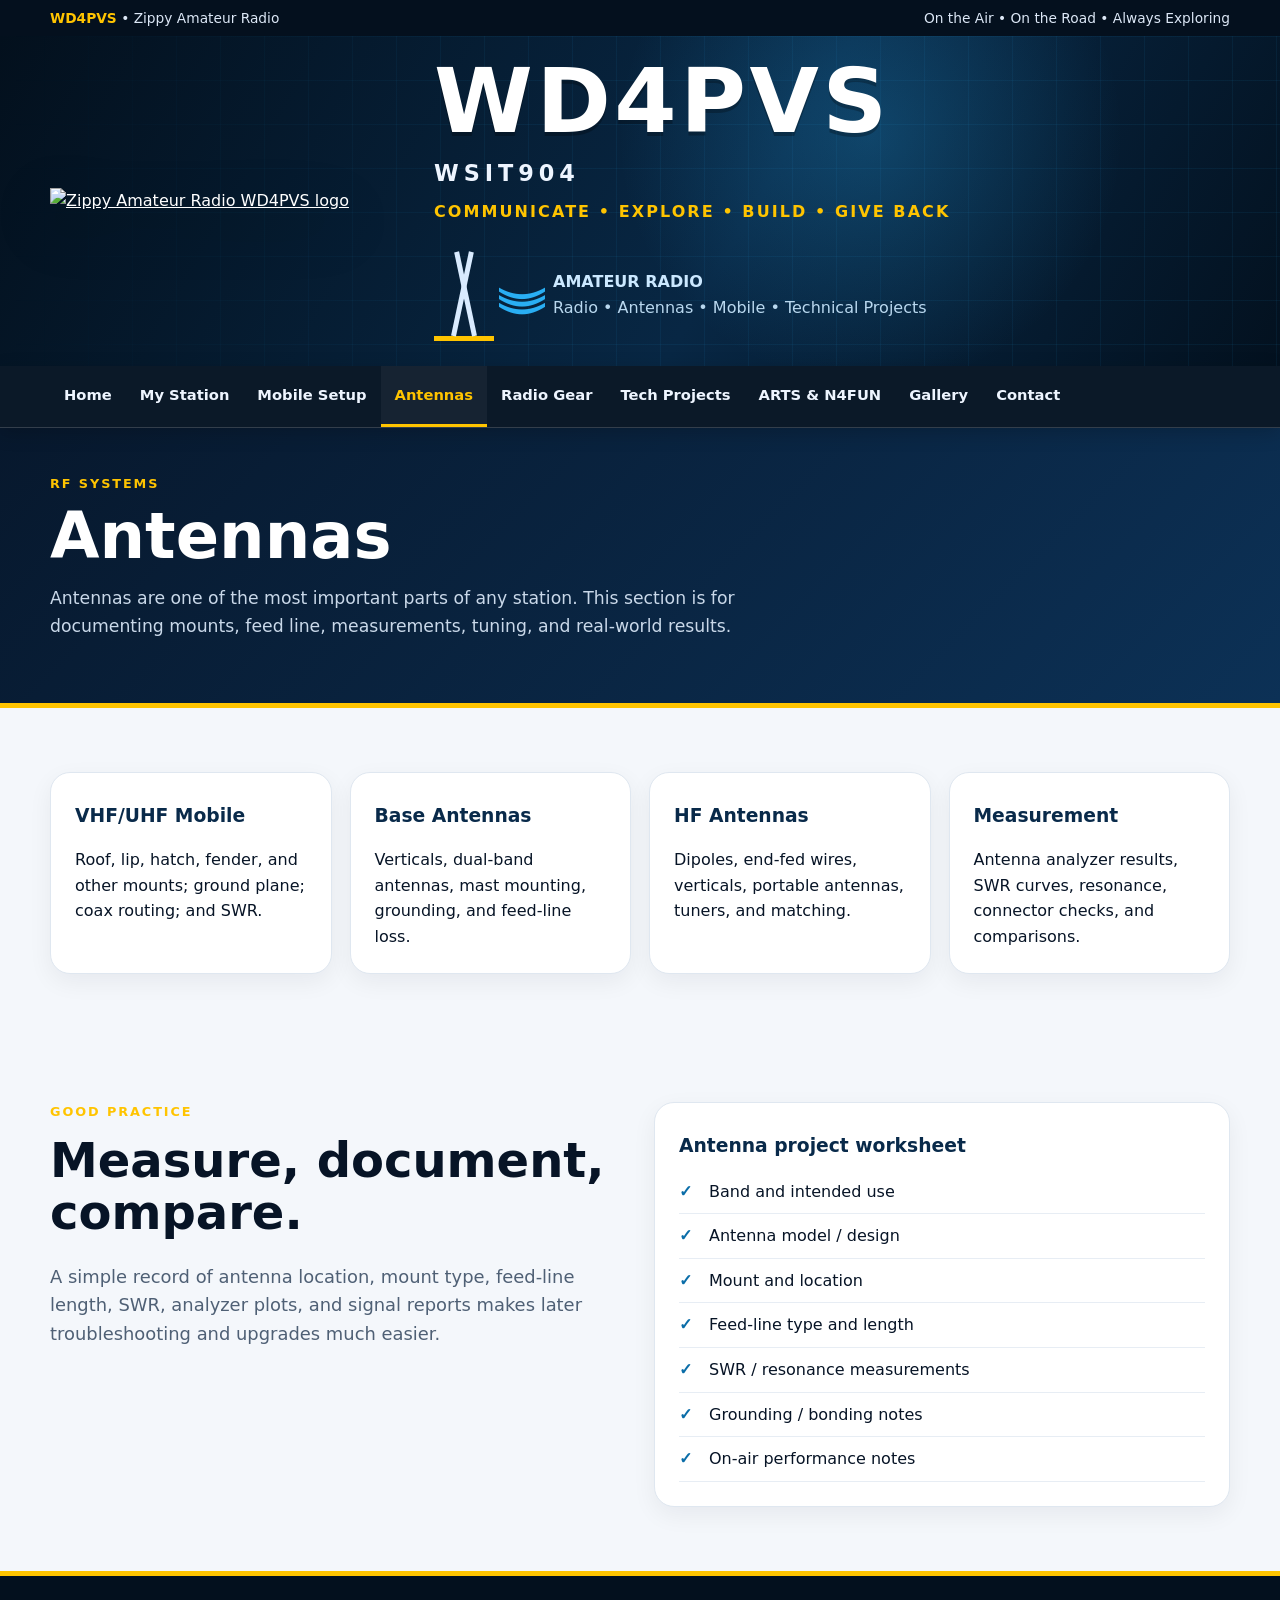
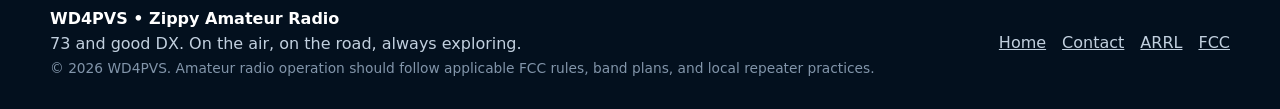
==== antennas.html @ cb289ea2 "Add files via upload" ====
<!doctype html>
<html lang="en"><head><meta charset="utf-8"><meta name="viewport" content="width=device-width,initial-scale=1"><meta name="theme-color" content="#061426"><meta name="description" content="WD4PVS antenna projects, measurements, feed line and installation notes."><meta property="og:title" content="Antennas | WD4PVS"><meta property="og:description" content="WD4PVS antenna projects, measurements, feed line and installation notes."><meta property="og:image" content="assets/og-image.png"><meta property="og:type" content="website"><title>Antennas | WD4PVS Zippy Amateur Radio</title><link rel="icon" href="assets/favicon.png"><link rel="apple-touch-icon" href="assets/apple-touch-icon.png"><link rel="stylesheet" href="styles.css"></head>
<body><a class="skip-link" href="#main">Skip to content</a>
<div class="topbar"><div class="wrap"><span><strong>WD4PVS</strong> • Zippy Amateur Radio</span><span>On the Air • On the Road • Always Exploring</span></div></div>
<header class="hero-header"><div class="wrap header-grid"><div class="logo-shell"><a href="index.html"><img src="assets/zippy-logo.png" alt="Zippy Amateur Radio WD4PVS logo"></a></div><div class="brand-panel"><h1>WD4PVS</h1><div class="gmrs">WSIT904</div><div class="tagline">Communicate • Explore • Build • Give Back</div><div class="radio-art" aria-hidden="true"><div class="tower"></div><div class="waves">)))</div><div><strong>AMATEUR RADIO</strong><br><span style="color:#b9d8ef">Radio • Antennas • Mobile • Technical Projects</span></div></div></div></div></header>
<header class="site-header"><div class="wrap nav-wrap"><a class="brand-mini" href="index.html">WD4PVS</a><button class="menu-button" aria-expanded="false" aria-controls="site-nav">Menu</button><nav id="site-nav" class="site-nav" aria-label="Primary navigation"><a href="index.html" class="">Home</a><a href="my-station.html" class="">My Station</a><a href="mobile-setup.html" class="">Mobile Setup</a><a href="antennas.html" class="active">Antennas</a><a href="radio-gear.html" class="">Radio Gear</a><a href="tech-projects.html" class="">Tech Projects</a><a href="arts-n4fun.html" class="">ARTS & N4FUN</a><a href="gallery.html" class="">Gallery</a><a href="contact.html" class="">Contact</a></nav></div></header>
<main id="main"><section class="page-hero"><div class="wrap"><div class="eyebrow">RF Systems</div><h1>Antennas</h1><p>Antennas are one of the most important parts of any station. This section is for documenting mounts, feed line, measurements, tuning, and real-world results.</p></div></section><section class="section "><div class="wrap"><div class="grid-4"><div class="card"><h3>VHF/UHF Mobile</h3><p>Roof, lip, hatch, fender, and other mounts; ground plane; coax routing; and SWR.</p></div><div class="card"><h3>Base Antennas</h3><p>Verticals, dual-band antennas, mast mounting, grounding, and feed-line loss.</p></div><div class="card"><h3>HF Antennas</h3><p>Dipoles, end-fed wires, verticals, portable antennas, tuners, and matching.</p></div><div class="card"><h3>Measurement</h3><p>Antenna analyzer results, SWR curves, resonance, connector checks, and comparisons.</p></div></div></div></section><section class="section "><div class="wrap"><div class="grid-2"><div><div class="section-kicker">Good Practice</div><h2>Measure, document, compare.</h2><p class="lead">A simple record of antenna location, mount type, feed-line length, SWR, analyzer plots, and signal reports makes later troubleshooting and upgrades much easier.</p></div><div class="card"><h3>Antenna project worksheet</h3><ul class="checklist"><li>Band and intended use</li><li>Antenna model / design</li><li>Mount and location</li><li>Feed-line type and length</li><li>SWR / resonance measurements</li><li>Grounding / bonding notes</li><li>On-air performance notes</li></ul></div></div></div></section></main>
<footer class="site-footer"><div class="wrap footer-grid"><div><div class="footer-title">WD4PVS • Zippy Amateur Radio</div><div>73 and good DX. On the air, on the road, always exploring.</div><div class="small">© <span data-year></span> WD4PVS. Amateur radio operation should follow applicable FCC rules, band plans, and local repeater practices.</div></div><div class="footer-links"><a href="index.html">Home</a><a href="contact.html">Contact</a><a href="https://www.arrl.org/" target="_blank" rel="noopener">ARRL</a><a href="https://www.fcc.gov/wireless/bureau-divisions/mobility-division/amateur-radio-service" target="_blank" rel="noopener">FCC</a></div></div></footer><script src="script.js"></script></body></html>
---- styles.css ----
:root{
  --navy:#061426;--navy2:#0a2340;--navy3:#0d3158;--gold:#ffc400;--gold2:#ff9f0a;
  --blue:#29aef3;--text:#f4f8ff;--muted:#b9c7d9;--ink:#071426;--paper:#f4f7fb;
  --line:rgba(255,255,255,.14);--radius:20px;--shadow:0 18px 50px rgba(0,0,0,.28)
}
*{box-sizing:border-box}html{scroll-behavior:smooth}body{margin:0;font-family:Inter,ui-sans-serif,system-ui,-apple-system,"Segoe UI",sans-serif;background:var(--paper);color:var(--ink);line-height:1.6}img{max-width:100%;display:block}a{color:inherit}.wrap{width:min(1180px,calc(100% - 36px));margin:auto}.skip-link{position:fixed;left:12px;top:-60px;background:white;color:#000;padding:10px 14px;border-radius:8px;z-index:1000}.skip-link:focus{top:12px}
.topbar{background:#04101e;color:#dce7f6;font-size:.86rem}.topbar .wrap{display:flex;justify-content:space-between;gap:18px;padding:7px 0}.topbar strong{color:var(--gold)}
.hero-header{position:relative;overflow:hidden;color:white;background:radial-gradient(circle at 68% 30%,rgba(41,174,243,.24),transparent 28%),linear-gradient(120deg,#03101d 0%,#082744 58%,#03111f 100%)}.hero-header::before{content:"";position:absolute;inset:0;background-image:linear-gradient(rgba(41,174,243,.07) 1px,transparent 1px),linear-gradient(90deg,rgba(41,174,243,.07) 1px,transparent 1px);background-size:44px 44px;mask-image:linear-gradient(to right,transparent,black 42%,black)}
.header-grid{position:relative;min-height:330px;display:grid;grid-template-columns:340px 1fr;gap:44px;align-items:center;padding:22px 0}.logo-shell{filter:drop-shadow(0 18px 28px rgba(0,0,0,.45))}.brand-panel{position:relative}.brand-panel h1{font-size:clamp(3.4rem,7vw,6.2rem);margin:0;line-height:.9;letter-spacing:.04em;text-shadow:0 4px 0 rgba(0,0,0,.25)}.brand-panel .gmrs{font-size:1.4rem;font-weight:900;letter-spacing:.22em;color:#eef5ff;margin:14px 0 8px}.tagline{color:var(--gold);font-weight:900;text-transform:uppercase;letter-spacing:.13em}.radio-art{margin-top:24px;display:flex;align-items:center;gap:18px;color:#cbe8ff}.tower{width:60px;height:92px;position:relative;border-bottom:5px solid var(--gold)}.tower::before,.tower::after{content:"";position:absolute;bottom:0;width:5px;height:86px;background:#d9ebff;transform-origin:bottom}.tower::before{left:17px;transform:rotate(12deg)}.tower::after{right:17px;transform:rotate(-12deg)}.waves{font-size:3.2rem;color:var(--blue);letter-spacing:-.24em;transform:rotate(90deg)}
.site-header{position:sticky;top:0;z-index:100;background:rgba(4,18,34,.97);border-bottom:1px solid rgba(255,255,255,.16);box-shadow:0 5px 18px rgba(0,0,0,.18)}.nav-wrap{display:flex;align-items:center;justify-content:space-between;gap:15px}.brand-mini{display:none;color:var(--gold);font-weight:1000;letter-spacing:.08em;text-decoration:none}.site-nav{display:flex;align-items:stretch;overflow-x:auto}.site-nav a{color:#eef5ff;text-decoration:none;font-weight:800;font-size:.92rem;white-space:nowrap;padding:17px 14px;border-bottom:3px solid transparent}.site-nav a:hover,.site-nav a.active{color:var(--gold);background:rgba(255,255,255,.045);border-bottom-color:var(--gold)}.menu-button{display:none;background:#0c2a49;color:#fff;border:1px solid var(--line);border-radius:10px;padding:9px 12px;font-weight:800}
.page-hero{background:linear-gradient(135deg,#07182d,#0c3156);color:white;padding:46px 0;border-bottom:5px solid var(--gold)}.page-hero .eyebrow,.section-kicker{color:var(--gold);font-weight:900;text-transform:uppercase;letter-spacing:.15em;font-size:.8rem}.page-hero h1{font-size:clamp(2.4rem,5vw,4.2rem);margin:.15em 0 .25em;line-height:1}.page-hero p{max-width:780px;color:#c9d8e9;font-size:1.08rem}
main{min-height:50vh}.section{padding:64px 0}.section h2{font-size:clamp(2rem,4vw,3rem);line-height:1.08;margin:.25em 0 .5em}.lead{font-size:1.12rem;color:#4f6075;max-width:820px}.grid-2{display:grid;grid-template-columns:1fr 1fr;gap:28px}.grid-3{display:grid;grid-template-columns:repeat(3,1fr);gap:20px}.grid-4{display:grid;grid-template-columns:repeat(4,1fr);gap:18px}.card{background:white;border:1px solid #dfe7f0;border-radius:var(--radius);padding:24px;box-shadow:0 8px 24px rgba(6,20,38,.06)}.card h3{margin:.2em 0 .45em;color:#092a4a}.card p:last-child{margin-bottom:0}.icon-card .icon{font-size:2rem}.dark-section{background:#06182c;color:white}.dark-section .card{background:#0a2847;border-color:rgba(255,255,255,.12);box-shadow:none}.dark-section .card h3{color:white}.dark-section .card p{color:#c5d4e4}
.frequency-strip{background:linear-gradient(90deg,#05182e,#0a3157);color:white;border-radius:16px;padding:16px 22px;display:flex;justify-content:space-between;gap:20px;align-items:center;margin-top:26px}.frequency-strip strong{color:var(--gold);font-size:1.35rem}.badge{display:inline-block;background:var(--gold);color:#071426;font-weight:900;border-radius:999px;padding:5px 10px;font-size:.75rem}.checklist{list-style:none;padding:0;margin:0}.checklist li{padding:9px 0 9px 30px;position:relative;border-bottom:1px solid #e7edf4}.checklist li::before{content:"✓";position:absolute;left:0;color:#0a6da8;font-weight:1000}.spec-table{width:100%;border-collapse:collapse;background:white;border-radius:15px;overflow:hidden;box-shadow:0 7px 20px rgba(0,0,0,.06)}.spec-table th,.spec-table td{padding:13px 15px;border-bottom:1px solid #e6edf4;text-align:left}.spec-table th{background:#092a4a;color:white}.resource-grid{display:grid;grid-template-columns:repeat(3,1fr);gap:16px}.resource{display:block;text-decoration:none;background:white;border:1px solid #dfe7f0;border-left:5px solid var(--gold);padding:18px;border-radius:12px}.resource strong{display:block;color:#082b4e}.resource span{color:#53657a;font-size:.93rem}.cta{background:linear-gradient(135deg,#092a4a,#0c3d68);color:white;border-radius:22px;padding:30px;display:flex;justify-content:space-between;align-items:center;gap:25px}.button{display:inline-flex;text-decoration:none;font-weight:900;border-radius:999px;padding:11px 17px}.button.gold{background:var(--gold);color:#071426}.button.outline{border:1px solid rgba(255,255,255,.35);color:white}.gallery-grid{display:grid;grid-template-columns:repeat(3,1fr);gap:18px}.gallery-card{min-height:210px;border-radius:18px;background:linear-gradient(145deg,#092c4f,#0b5b8e);color:white;padding:22px;display:flex;flex-direction:column;justify-content:flex-end;position:relative;overflow:hidden}.gallery-card::before{content:"";position:absolute;width:150px;height:150px;border:2px solid rgba(255,196,0,.7);border-radius:50%;top:-45px;right:-35px}.gallery-card h3,.gallery-card p{position:relative;margin:.2em 0}.gallery-card p{color:#d1e4f4}.contact-box{background:white;border-radius:20px;border:1px solid #dde7f0;padding:28px}.contact-box a{color:#0a5d96;font-weight:800}.notice{padding:15px 18px;border-left:5px solid var(--gold);background:#fff7cf;border-radius:0 10px 10px 0;color:#493b00}
.site-footer{background:#03101e;color:#c2d0df;padding:30px 0;border-top:5px solid var(--gold)}.footer-grid{display:grid;grid-template-columns:1fr auto;gap:25px;align-items:center}.footer-title{color:white;font-weight:900}.footer-links{display:flex;gap:16px;flex-wrap:wrap}.footer-links a{color:#c2d0df}.small{font-size:.86rem;color:#8295aa}
@media(max-width:900px){.header-grid{grid-template-columns:240px 1fr;min-height:270px}.grid-4,.grid-3,.resource-grid,.gallery-grid{grid-template-columns:repeat(2,1fr)}.site-nav a{padding:15px 10px;font-size:.83rem}}
@media(max-width:720px){.topbar .wrap{flex-direction:column;gap:0}.header-grid{grid-template-columns:1fr;text-align:center;padding:22px 0 28px}.logo-shell{max-width:270px;margin:auto}.brand-panel h1{font-size:3.8rem}.radio-art{justify-content:center}.brand-mini{display:inline}.menu-button{display:block}.nav-wrap{min-height:58px}.site-nav{display:none;position:absolute;top:58px;left:0;right:0;background:#06182c;flex-direction:column;padding:8px 18px;max-height:72vh;overflow:auto}.site-nav.open{display:flex}.site-nav a{padding:11px 8px}.grid-2,.grid-3,.grid-4,.resource-grid,.gallery-grid{grid-template-columns:1fr}.frequency-strip,.cta,.footer-grid{flex-direction:column;align-items:flex-start}.footer-grid{display:flex}.section{padding:50px 0}}
:focus-visible{outline:3px solid var(--gold);outline-offset:3px}
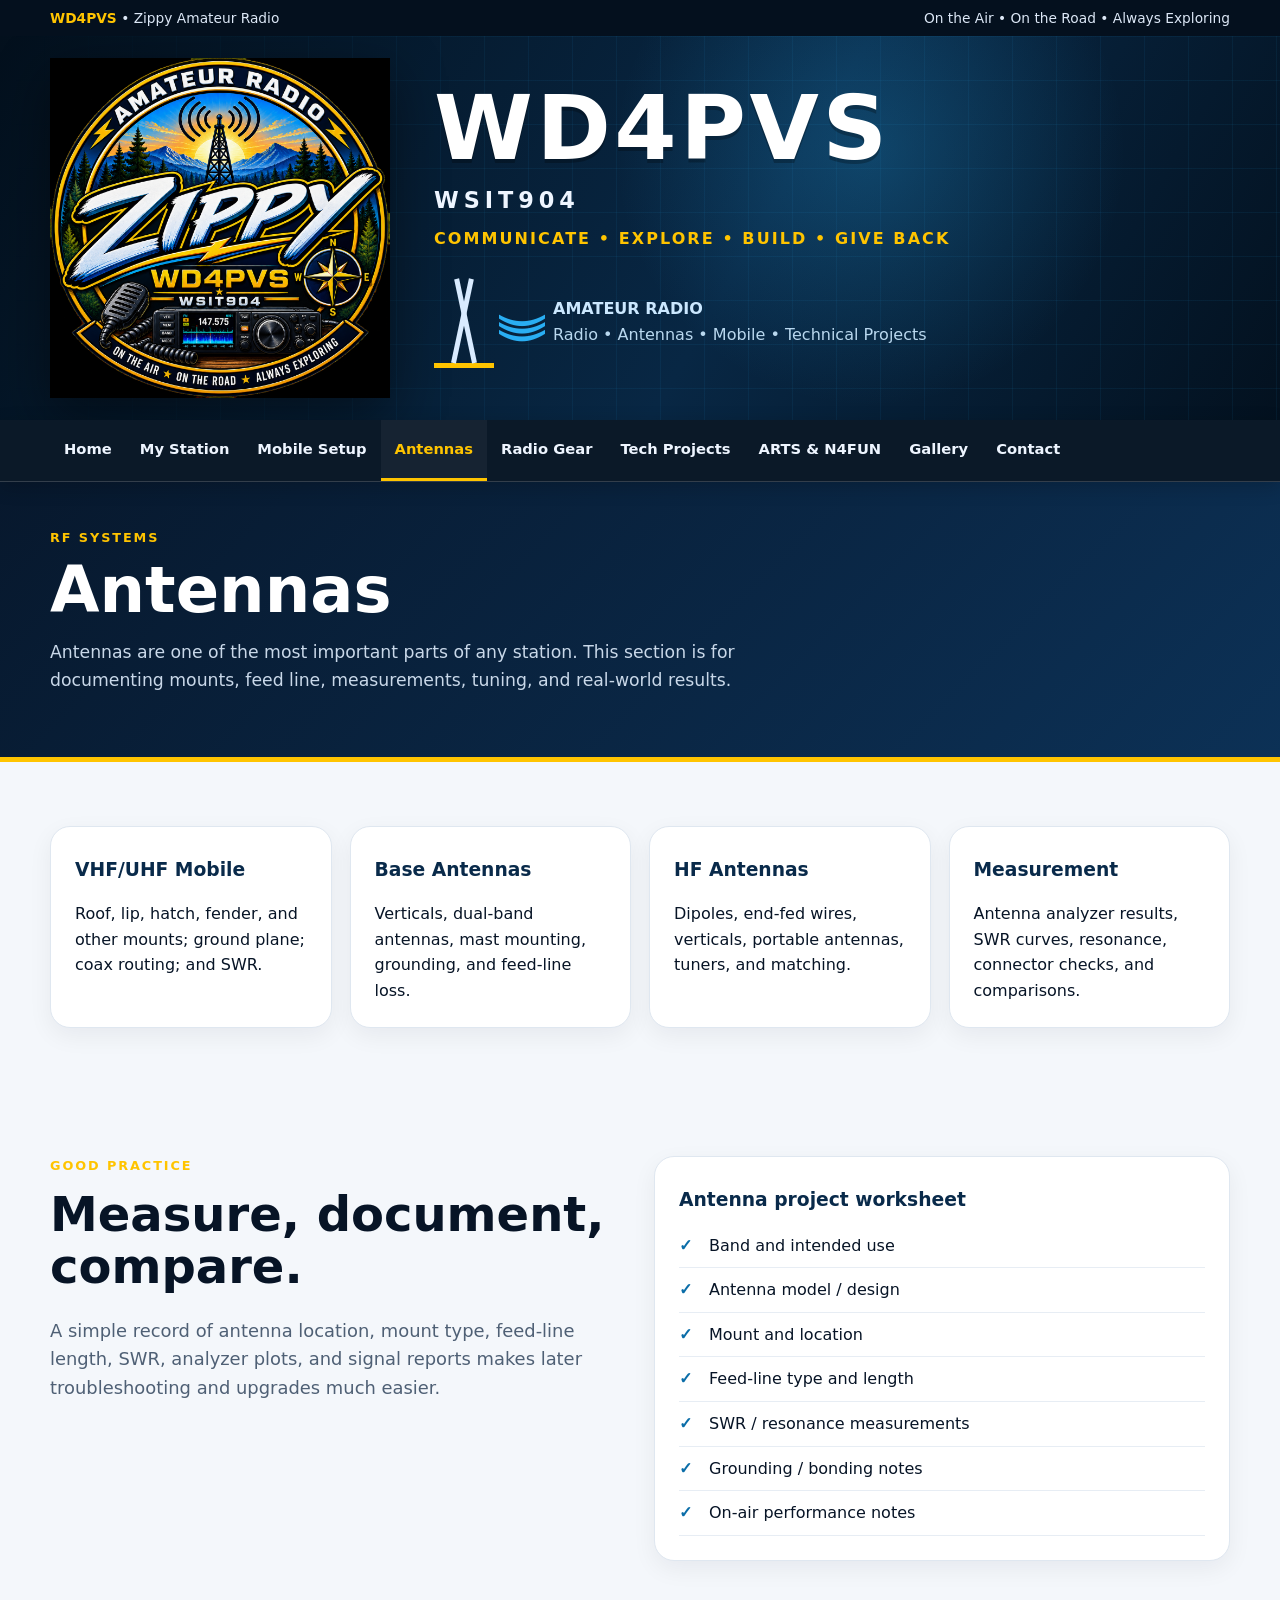
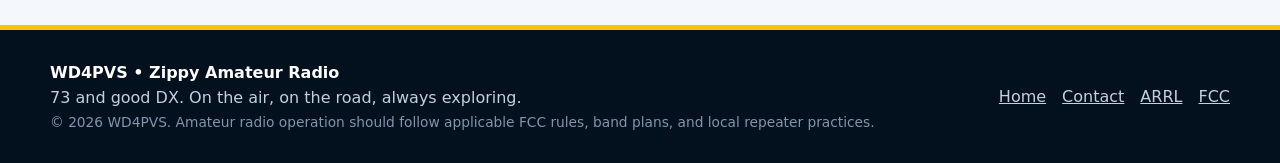
==== commit 484e2f3a: "Add files via upload" ====
--- a/antennas.html
+++ b/antennas.html
@@ -1,8 +1,8 @@
 <!doctype html>
-<html lang="en"><head><meta charset="utf-8"><meta name="viewport" content="width=device-width,initial-scale=1"><meta name="theme-color" content="#061426"><meta name="description" content="WD4PVS antenna projects, measurements, feed line and installation notes."><meta property="og:title" content="Antennas | WD4PVS"><meta property="og:description" content="WD4PVS antenna projects, measurements, feed line and installation notes."><meta property="og:image" content="assets/og-image.png"><meta property="og:type" content="website"><title>Antennas | WD4PVS Zippy Amateur Radio</title><link rel="icon" href="assets/favicon.png"><link rel="apple-touch-icon" href="assets/apple-touch-icon.png"><link rel="stylesheet" href="styles.css"></head>
+<html lang="en"><head><meta charset="utf-8"><meta name="viewport" content="width=device-width,initial-scale=1"><meta name="theme-color" content="#061426"><meta name="description" content="WD4PVS antenna projects, measurements, feed line and installation notes."><meta property="og:title" content="Antennas | WD4PVS"><meta property="og:description" content="WD4PVS antenna projects, measurements, feed line and installation notes."><meta property="og:image" content="og-image.png?v=3"><meta property="og:type" content="website"><title>Antennas | WD4PVS Zippy Amateur Radio</title><link rel="icon" href="favicon.png?v=3"><link rel="apple-touch-icon" href="apple-touch-icon.png?v=3"><link rel="stylesheet" href="styles.css"></head>
 <body><a class="skip-link" href="#main">Skip to content</a>
 <div class="topbar"><div class="wrap"><span><strong>WD4PVS</strong> • Zippy Amateur Radio</span><span>On the Air • On the Road • Always Exploring</span></div></div>
-<header class="hero-header"><div class="wrap header-grid"><div class="logo-shell"><a href="index.html"><img src="assets/zippy-logo.png" alt="Zippy Amateur Radio WD4PVS logo"></a></div><div class="brand-panel"><h1>WD4PVS</h1><div class="gmrs">WSIT904</div><div class="tagline">Communicate • Explore • Build • Give Back</div><div class="radio-art" aria-hidden="true"><div class="tower"></div><div class="waves">)))</div><div><strong>AMATEUR RADIO</strong><br><span style="color:#b9d8ef">Radio • Antennas • Mobile • Technical Projects</span></div></div></div></div></header>
+<header class="hero-header"><div class="wrap header-grid"><div class="logo-shell"><a href="index.html"><img src="zippy-logo.png?v=3" alt="Zippy Amateur Radio WD4PVS logo"></a></div><div class="brand-panel"><h1>WD4PVS</h1><div class="gmrs">WSIT904</div><div class="tagline">Communicate • Explore • Build • Give Back</div><div class="radio-art" aria-hidden="true"><div class="tower"></div><div class="waves">)))</div><div><strong>AMATEUR RADIO</strong><br><span style="color:#b9d8ef">Radio • Antennas • Mobile • Technical Projects</span></div></div></div></div></header>
 <header class="site-header"><div class="wrap nav-wrap"><a class="brand-mini" href="index.html">WD4PVS</a><button class="menu-button" aria-expanded="false" aria-controls="site-nav">Menu</button><nav id="site-nav" class="site-nav" aria-label="Primary navigation"><a href="index.html" class="">Home</a><a href="my-station.html" class="">My Station</a><a href="mobile-setup.html" class="">Mobile Setup</a><a href="antennas.html" class="active">Antennas</a><a href="radio-gear.html" class="">Radio Gear</a><a href="tech-projects.html" class="">Tech Projects</a><a href="arts-n4fun.html" class="">ARTS & N4FUN</a><a href="gallery.html" class="">Gallery</a><a href="contact.html" class="">Contact</a></nav></div></header>
 <main id="main"><section class="page-hero"><div class="wrap"><div class="eyebrow">RF Systems</div><h1>Antennas</h1><p>Antennas are one of the most important parts of any station. This section is for documenting mounts, feed line, measurements, tuning, and real-world results.</p></div></section><section class="section "><div class="wrap"><div class="grid-4"><div class="card"><h3>VHF/UHF Mobile</h3><p>Roof, lip, hatch, fender, and other mounts; ground plane; coax routing; and SWR.</p></div><div class="card"><h3>Base Antennas</h3><p>Verticals, dual-band antennas, mast mounting, grounding, and feed-line loss.</p></div><div class="card"><h3>HF Antennas</h3><p>Dipoles, end-fed wires, verticals, portable antennas, tuners, and matching.</p></div><div class="card"><h3>Measurement</h3><p>Antenna analyzer results, SWR curves, resonance, connector checks, and comparisons.</p></div></div></div></section><section class="section "><div class="wrap"><div class="grid-2"><div><div class="section-kicker">Good Practice</div><h2>Measure, document, compare.</h2><p class="lead">A simple record of antenna location, mount type, feed-line length, SWR, analyzer plots, and signal reports makes later troubleshooting and upgrades much easier.</p></div><div class="card"><h3>Antenna project worksheet</h3><ul class="checklist"><li>Band and intended use</li><li>Antenna model / design</li><li>Mount and location</li><li>Feed-line type and length</li><li>SWR / resonance measurements</li><li>Grounding / bonding notes</li><li>On-air performance notes</li></ul></div></div></div></section></main>
 <footer class="site-footer"><div class="wrap footer-grid"><div><div class="footer-title">WD4PVS • Zippy Amateur Radio</div><div>73 and good DX. On the air, on the road, always exploring.</div><div class="small">© <span data-year></span> WD4PVS. Amateur radio operation should follow applicable FCC rules, band plans, and local repeater practices.</div></div><div class="footer-links"><a href="index.html">Home</a><a href="contact.html">Contact</a><a href="https://www.arrl.org/" target="_blank" rel="noopener">ARRL</a><a href="https://www.fcc.gov/wireless/bureau-divisions/mobility-division/amateur-radio-service" target="_blank" rel="noopener">FCC</a></div></div></footer><script src="script.js"></script></body></html>
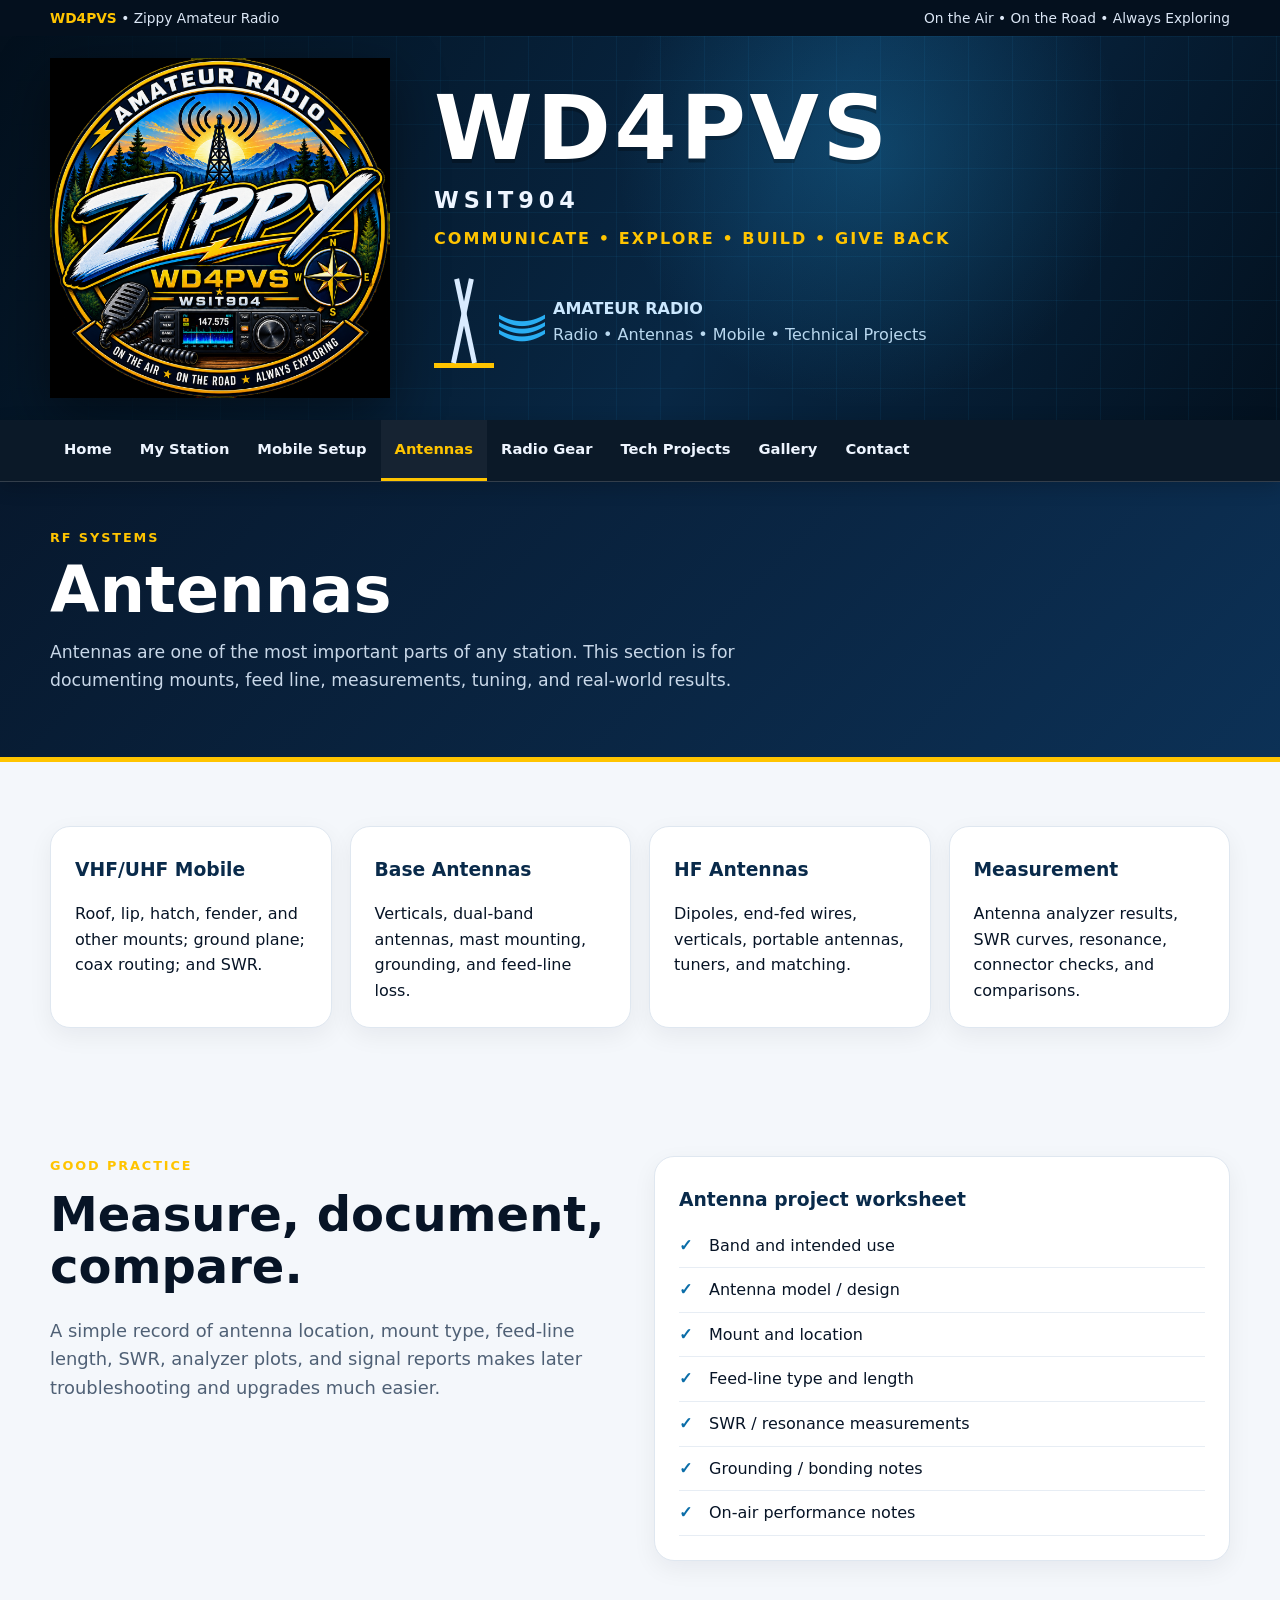
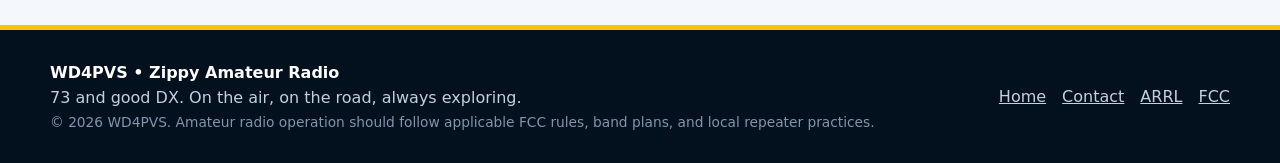
==== commit 7eaee0e4: "Add files via upload" ====
--- a/antennas.html
+++ b/antennas.html
@@ -3,6 +3,6 @@
 <body><a class="skip-link" href="#main">Skip to content</a>
 <div class="topbar"><div class="wrap"><span><strong>WD4PVS</strong> • Zippy Amateur Radio</span><span>On the Air • On the Road • Always Exploring</span></div></div>
 <header class="hero-header"><div class="wrap header-grid"><div class="logo-shell"><a href="index.html"><img src="zippy-logo.png?v=3" alt="Zippy Amateur Radio WD4PVS logo"></a></div><div class="brand-panel"><h1>WD4PVS</h1><div class="gmrs">WSIT904</div><div class="tagline">Communicate • Explore • Build • Give Back</div><div class="radio-art" aria-hidden="true"><div class="tower"></div><div class="waves">)))</div><div><strong>AMATEUR RADIO</strong><br><span style="color:#b9d8ef">Radio • Antennas • Mobile • Technical Projects</span></div></div></div></div></header>
-<header class="site-header"><div class="wrap nav-wrap"><a class="brand-mini" href="index.html">WD4PVS</a><button class="menu-button" aria-expanded="false" aria-controls="site-nav">Menu</button><nav id="site-nav" class="site-nav" aria-label="Primary navigation"><a href="index.html" class="">Home</a><a href="my-station.html" class="">My Station</a><a href="mobile-setup.html" class="">Mobile Setup</a><a href="antennas.html" class="active">Antennas</a><a href="radio-gear.html" class="">Radio Gear</a><a href="tech-projects.html" class="">Tech Projects</a><a href="arts-n4fun.html" class="">ARTS & N4FUN</a><a href="gallery.html" class="">Gallery</a><a href="contact.html" class="">Contact</a></nav></div></header>
+<header class="site-header"><div class="wrap nav-wrap"><a class="brand-mini" href="index.html">WD4PVS</a><button class="menu-button" aria-expanded="false" aria-controls="site-nav">Menu</button><nav id="site-nav" class="site-nav" aria-label="Primary navigation"><a href="index.html" class="">Home</a><a href="my-station.html" class="">My Station</a><a href="mobile-setup.html" class="">Mobile Setup</a><a href="antennas.html" class="active">Antennas</a><a href="radio-gear.html" class="">Radio Gear</a><a href="tech-projects.html" class="">Tech Projects</a><a href="gallery.html" class="">Gallery</a><a href="contact.html" class="">Contact</a></nav></div></header>
 <main id="main"><section class="page-hero"><div class="wrap"><div class="eyebrow">RF Systems</div><h1>Antennas</h1><p>Antennas are one of the most important parts of any station. This section is for documenting mounts, feed line, measurements, tuning, and real-world results.</p></div></section><section class="section "><div class="wrap"><div class="grid-4"><div class="card"><h3>VHF/UHF Mobile</h3><p>Roof, lip, hatch, fender, and other mounts; ground plane; coax routing; and SWR.</p></div><div class="card"><h3>Base Antennas</h3><p>Verticals, dual-band antennas, mast mounting, grounding, and feed-line loss.</p></div><div class="card"><h3>HF Antennas</h3><p>Dipoles, end-fed wires, verticals, portable antennas, tuners, and matching.</p></div><div class="card"><h3>Measurement</h3><p>Antenna analyzer results, SWR curves, resonance, connector checks, and comparisons.</p></div></div></div></section><section class="section "><div class="wrap"><div class="grid-2"><div><div class="section-kicker">Good Practice</div><h2>Measure, document, compare.</h2><p class="lead">A simple record of antenna location, mount type, feed-line length, SWR, analyzer plots, and signal reports makes later troubleshooting and upgrades much easier.</p></div><div class="card"><h3>Antenna project worksheet</h3><ul class="checklist"><li>Band and intended use</li><li>Antenna model / design</li><li>Mount and location</li><li>Feed-line type and length</li><li>SWR / resonance measurements</li><li>Grounding / bonding notes</li><li>On-air performance notes</li></ul></div></div></div></section></main>
 <footer class="site-footer"><div class="wrap footer-grid"><div><div class="footer-title">WD4PVS • Zippy Amateur Radio</div><div>73 and good DX. On the air, on the road, always exploring.</div><div class="small">© <span data-year></span> WD4PVS. Amateur radio operation should follow applicable FCC rules, band plans, and local repeater practices.</div></div><div class="footer-links"><a href="index.html">Home</a><a href="contact.html">Contact</a><a href="https://www.arrl.org/" target="_blank" rel="noopener">ARRL</a><a href="https://www.fcc.gov/wireless/bureau-divisions/mobility-division/amateur-radio-service" target="_blank" rel="noopener">FCC</a></div></div></footer><script src="script.js"></script></body></html>
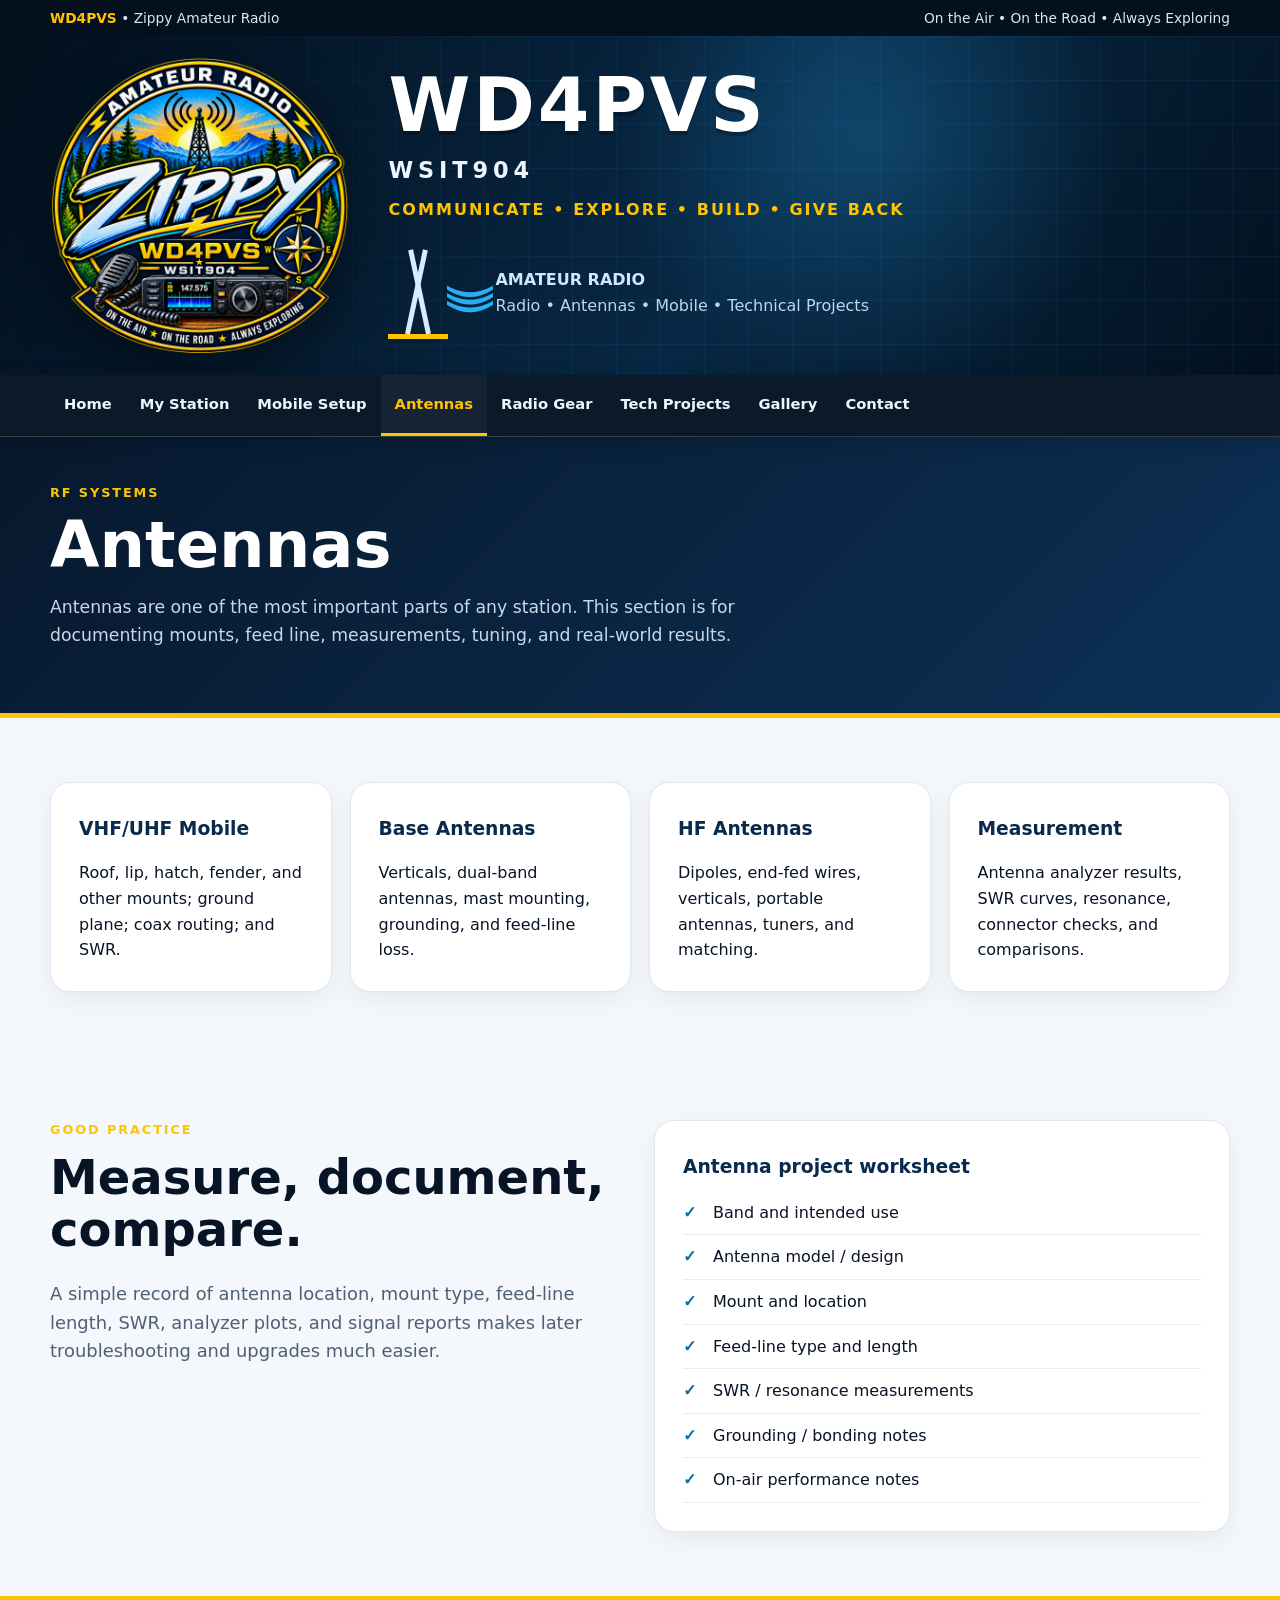
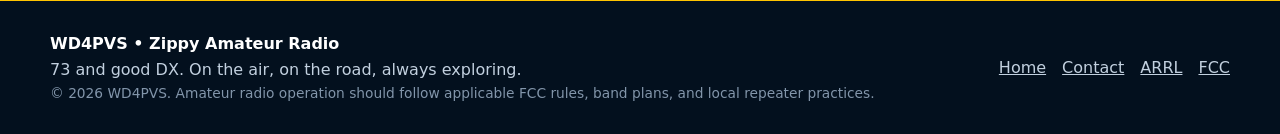
==== commit f47ea27f: "Update banner badges, responsive layouts, and simplex frequency" ====
--- a/antennas.html
+++ b/antennas.html
@@ -2,7 +2,7 @@
 <html lang="en"><head><meta charset="utf-8"><meta name="viewport" content="width=device-width,initial-scale=1"><meta name="theme-color" content="#061426"><meta name="description" content="WD4PVS antenna projects, measurements, feed line and installation notes."><meta property="og:title" content="Antennas | WD4PVS"><meta property="og:description" content="WD4PVS antenna projects, measurements, feed line and installation notes."><meta property="og:image" content="og-image.png?v=3"><meta property="og:type" content="website"><title>Antennas | WD4PVS Zippy Amateur Radio</title><link rel="icon" href="favicon.png?v=3"><link rel="apple-touch-icon" href="apple-touch-icon.png?v=3"><link rel="stylesheet" href="styles.css"></head>
 <body><a class="skip-link" href="#main">Skip to content</a>
 <div class="topbar"><div class="wrap"><span><strong>WD4PVS</strong> • Zippy Amateur Radio</span><span>On the Air • On the Road • Always Exploring</span></div></div>
-<header class="hero-header"><div class="wrap header-grid"><div class="logo-shell"><a href="index.html"><img src="zippy-logo.png?v=3" alt="Zippy Amateur Radio WD4PVS logo"></a></div><div class="brand-panel"><h1>WD4PVS</h1><div class="gmrs">WSIT904</div><div class="tagline">Communicate • Explore • Build • Give Back</div><div class="radio-art" aria-hidden="true"><div class="tower"></div><div class="waves">)))</div><div><strong>AMATEUR RADIO</strong><br><span style="color:#b9d8ef">Radio • Antennas • Mobile • Technical Projects</span></div></div></div></div></header>
+<header class="hero-header"><div class="wrap header-grid"><div class="logo-shell"><a href="index.html"><img src="zippy-logo-transparent.png" alt="Zippy Amateur Radio WD4PVS logo"></a></div><div class="brand-panel"><h1>WD4PVS</h1><div class="gmrs">WSIT904</div><div class="tagline">Communicate • Explore • Build • Give Back</div><div class="radio-art" aria-hidden="true"><div class="tower"></div><div class="waves">)))</div><div><strong>AMATEUR RADIO</strong><br><span style="color:#b9d8ef">Radio • Antennas • Mobile • Technical Projects</span></div></div></div></div></header>
 <header class="site-header"><div class="wrap nav-wrap"><a class="brand-mini" href="index.html">WD4PVS</a><button class="menu-button" aria-expanded="false" aria-controls="site-nav">Menu</button><nav id="site-nav" class="site-nav" aria-label="Primary navigation"><a href="index.html" class="">Home</a><a href="my-station.html" class="">My Station</a><a href="mobile-setup.html" class="">Mobile Setup</a><a href="antennas.html" class="active">Antennas</a><a href="radio-gear.html" class="">Radio Gear</a><a href="tech-projects.html" class="">Tech Projects</a><a href="gallery.html" class="">Gallery</a><a href="contact.html" class="">Contact</a></nav></div></header>
 <main id="main"><section class="page-hero"><div class="wrap"><div class="eyebrow">RF Systems</div><h1>Antennas</h1><p>Antennas are one of the most important parts of any station. This section is for documenting mounts, feed line, measurements, tuning, and real-world results.</p></div></section><section class="section "><div class="wrap"><div class="grid-4"><div class="card"><h3>VHF/UHF Mobile</h3><p>Roof, lip, hatch, fender, and other mounts; ground plane; coax routing; and SWR.</p></div><div class="card"><h3>Base Antennas</h3><p>Verticals, dual-band antennas, mast mounting, grounding, and feed-line loss.</p></div><div class="card"><h3>HF Antennas</h3><p>Dipoles, end-fed wires, verticals, portable antennas, tuners, and matching.</p></div><div class="card"><h3>Measurement</h3><p>Antenna analyzer results, SWR curves, resonance, connector checks, and comparisons.</p></div></div></div></section><section class="section "><div class="wrap"><div class="grid-2"><div><div class="section-kicker">Good Practice</div><h2>Measure, document, compare.</h2><p class="lead">A simple record of antenna location, mount type, feed-line length, SWR, analyzer plots, and signal reports makes later troubleshooting and upgrades much easier.</p></div><div class="card"><h3>Antenna project worksheet</h3><ul class="checklist"><li>Band and intended use</li><li>Antenna model / design</li><li>Mount and location</li><li>Feed-line type and length</li><li>SWR / resonance measurements</li><li>Grounding / bonding notes</li><li>On-air performance notes</li></ul></div></div></div></section></main>
 <footer class="site-footer"><div class="wrap footer-grid"><div><div class="footer-title">WD4PVS • Zippy Amateur Radio</div><div>73 and good DX. On the air, on the road, always exploring.</div><div class="small">© <span data-year></span> WD4PVS. Amateur radio operation should follow applicable FCC rules, band plans, and local repeater practices.</div></div><div class="footer-links"><a href="index.html">Home</a><a href="contact.html">Contact</a><a href="https://www.arrl.org/" target="_blank" rel="noopener">ARRL</a><a href="https://www.fcc.gov/wireless/bureau-divisions/mobility-division/amateur-radio-service" target="_blank" rel="noopener">FCC</a></div></div></footer><script src="script.js"></script></body></html>
--- a/styles.css
+++ b/styles.css
@@ -15,3 +15,76 @@
 @media(max-width:900px){.header-grid{grid-template-columns:240px 1fr;min-height:270px}.grid-4,.grid-3,.resource-grid,.gallery-grid{grid-template-columns:repeat(2,1fr)}.site-nav a{padding:15px 10px;font-size:.83rem}}
 @media(max-width:720px){.topbar .wrap{flex-direction:column;gap:0}.header-grid{grid-template-columns:1fr;text-align:center;padding:22px 0 28px}.logo-shell{max-width:270px;margin:auto}.brand-panel h1{font-size:3.8rem}.radio-art{justify-content:center}.brand-mini{display:inline}.menu-button{display:block}.nav-wrap{min-height:58px}.site-nav{display:none;position:absolute;top:58px;left:0;right:0;background:#06182c;flex-direction:column;padding:8px 18px;max-height:72vh;overflow:auto}.site-nav.open{display:flex}.site-nav a{padding:11px 8px}.grid-2,.grid-3,.grid-4,.resource-grid,.gallery-grid{grid-template-columns:1fr}.frequency-strip,.cta,.footer-grid{flex-direction:column;align-items:flex-start}.footer-grid{display:flex}.section{padding:50px 0}}
 :focus-visible{outline:3px solid var(--gold);outline-offset:3px}
+
+.resource-arrl{display:flex;align-items:center;gap:18px}.resource-arrl .arrl-logo{width:48px;height:auto;flex:0 0 48px}.resource-arrl>div{min-width:0}
+
+/* Fluid layouts shared by every page. */
+body{overflow-wrap:anywhere}
+img,video{max-width:100%;height:auto}
+.wrap{width:min(1180px,calc(100% - clamp(24px,4vw,48px)))}
+.header-grid>*,.grid-2>*,.grid-3>*,.grid-4>*,.resource-grid>*,.gallery-grid>*,.footer-grid>*{min-width:0}
+.header-grid{grid-template-columns:minmax(180px,300px) minmax(0,1fr);gap:clamp(20px,3vw,44px)}
+.home-hero-header .header-grid{grid-template-columns:minmax(180px,280px) minmax(0,1fr) auto}
+.brand-panel h1{font-size:clamp(2.6rem,5.8vw,5rem)}
+.logo-shell{width:100%;max-width:300px}
+.radio-art{flex-wrap:wrap;gap:12px}.tower,.waves{flex-shrink:0}
+.section{padding:clamp(32px,5vw,64px) 0}
+.card,.contact-box{padding:clamp(16px,2.4vw,28px)}
+.grid-2{grid-template-columns:repeat(2,minmax(0,1fr))}
+.grid-3,.resource-grid,.gallery-grid{grid-template-columns:repeat(3,minmax(0,1fr))}
+.grid-4{grid-template-columns:repeat(4,minmax(0,1fr))}
+.frequency-strip,.cta{flex-wrap:wrap}
+.site-nav{flex-wrap:wrap;min-width:0}
+.spec-table{table-layout:fixed}.spec-table th,.spec-table td{overflow-wrap:anywhere}
+@media(max-width:1100px){
+ .home-hero-header .header-grid{grid-template-columns:minmax(180px,240px) minmax(0,1fr)}
+ .banner-club-logos{grid-column:1 / -1;justify-self:center}
+ .grid-4{grid-template-columns:repeat(2,minmax(0,1fr))}
+}
+@media(max-width:900px){
+ .grid-3,.resource-grid,.gallery-grid{grid-template-columns:repeat(2,minmax(0,1fr))}
+}
+@media(max-width:720px){
+ .header-grid,.home-hero-header .header-grid{grid-template-columns:minmax(0,1fr);text-align:center;gap:24px}
+ .logo-shell{max-width:270px;margin:auto}
+ .brand-panel h1{font-size:clamp(2.4rem,11vw,3.8rem)}
+ .banner-club-logos{--club-size:90px;--logo-gap:12px}
+ .grid-2,.grid-3,.grid-4,.resource-grid,.gallery-grid{grid-template-columns:minmax(0,1fr)}
+ .site-nav{flex-wrap:nowrap;max-height:70dvh}
+ .site-nav a,.menu-button{min-height:44px}
+ .frequency-strip,.cta{align-items:flex-start;gap:12px}
+ .page-hero{padding:32px 0}
+ .page-hero h1{font-size:clamp(2rem,9vw,3rem)}
+ .section h2{font-size:clamp(1.7rem,7vw,2.5rem)}
+ .spec-table th,.spec-table td{padding:10px}
+}
+@media(prefers-reduced-motion:reduce){html{scroll-behavior:auto}}
+/* Banner logos use fixed tracks so image dimensions cannot squeeze the callsign. */
+.banner-club-logos{--club-size:100px;--logo-gap:12px;display:grid;width:318px;max-width:100%;grid-template-columns:94px repeat(2,minmax(0,1fr));grid-template-rows:auto 100px 100px;gap:12px;align-items:center;justify-self:end}
+.banner-club-logos>*{min-width:0}
+.banner-arrl{grid-column:1;grid-row:2 / 4;display:block;background:transparent}
+.banner-arrl img{width:94px;height:212px;object-fit:contain}
+.banner-rowan{grid-column:2;grid-row:2}
+.banner-cabarrus{grid-column:2;grid-row:3}
+.banner-ve{grid-column:3;grid-row:2}
+.banner-rowan,.banner-cabarrus,.banner-ve{display:block;width:100%;max-width:100px}
+.banner-rowan img,.banner-cabarrus img,.banner-ve img{width:100%;height:auto;max-height:100px;object-fit:contain}
+.banner-skywarn{grid-column:3;grid-row:3;display:block;justify-self:center}
+.banner-skywarn img{height:100px;width:auto}
+.banner-military{grid-column:1 / -1;grid-row:1;display:flex;align-items:center;justify-content:center;gap:12px;width:100%;min-width:0}
+.banner-military .banner-usaf{width:132px;flex:0 0 132px}
+.banner-usaf img{width:100%;height:auto}
+.banner-military .banner-navy{width:144px;height:auto;flex:0 1 144px;order:1}
+.home-hero-header .header-grid{grid-template-columns:minmax(180px,260px) minmax(0,1fr) 318px;gap:24px}
+@media(max-width:1100px){
+ .home-hero-header .header-grid{grid-template-columns:minmax(180px,240px) minmax(0,1fr)}
+ .banner-club-logos{grid-column:1 / -1;justify-self:center}
+}
+@media(max-width:720px){
+ .home-hero-header .header-grid{grid-template-columns:minmax(0,1fr)}
+ .banner-club-logos{width:280px;grid-template-columns:80px repeat(2,minmax(0,1fr));grid-template-rows:auto 88px 88px;gap:10px}
+ .banner-arrl img{width:80px;height:186px}
+ .banner-rowan img,.banner-cabarrus img,.banner-ve img{max-height:88px}
+ .banner-skywarn img{height:88px}
+}
+.banner-military .banner-usaf{order:2;flex-shrink:1}.banner-military{flex-wrap:nowrap}
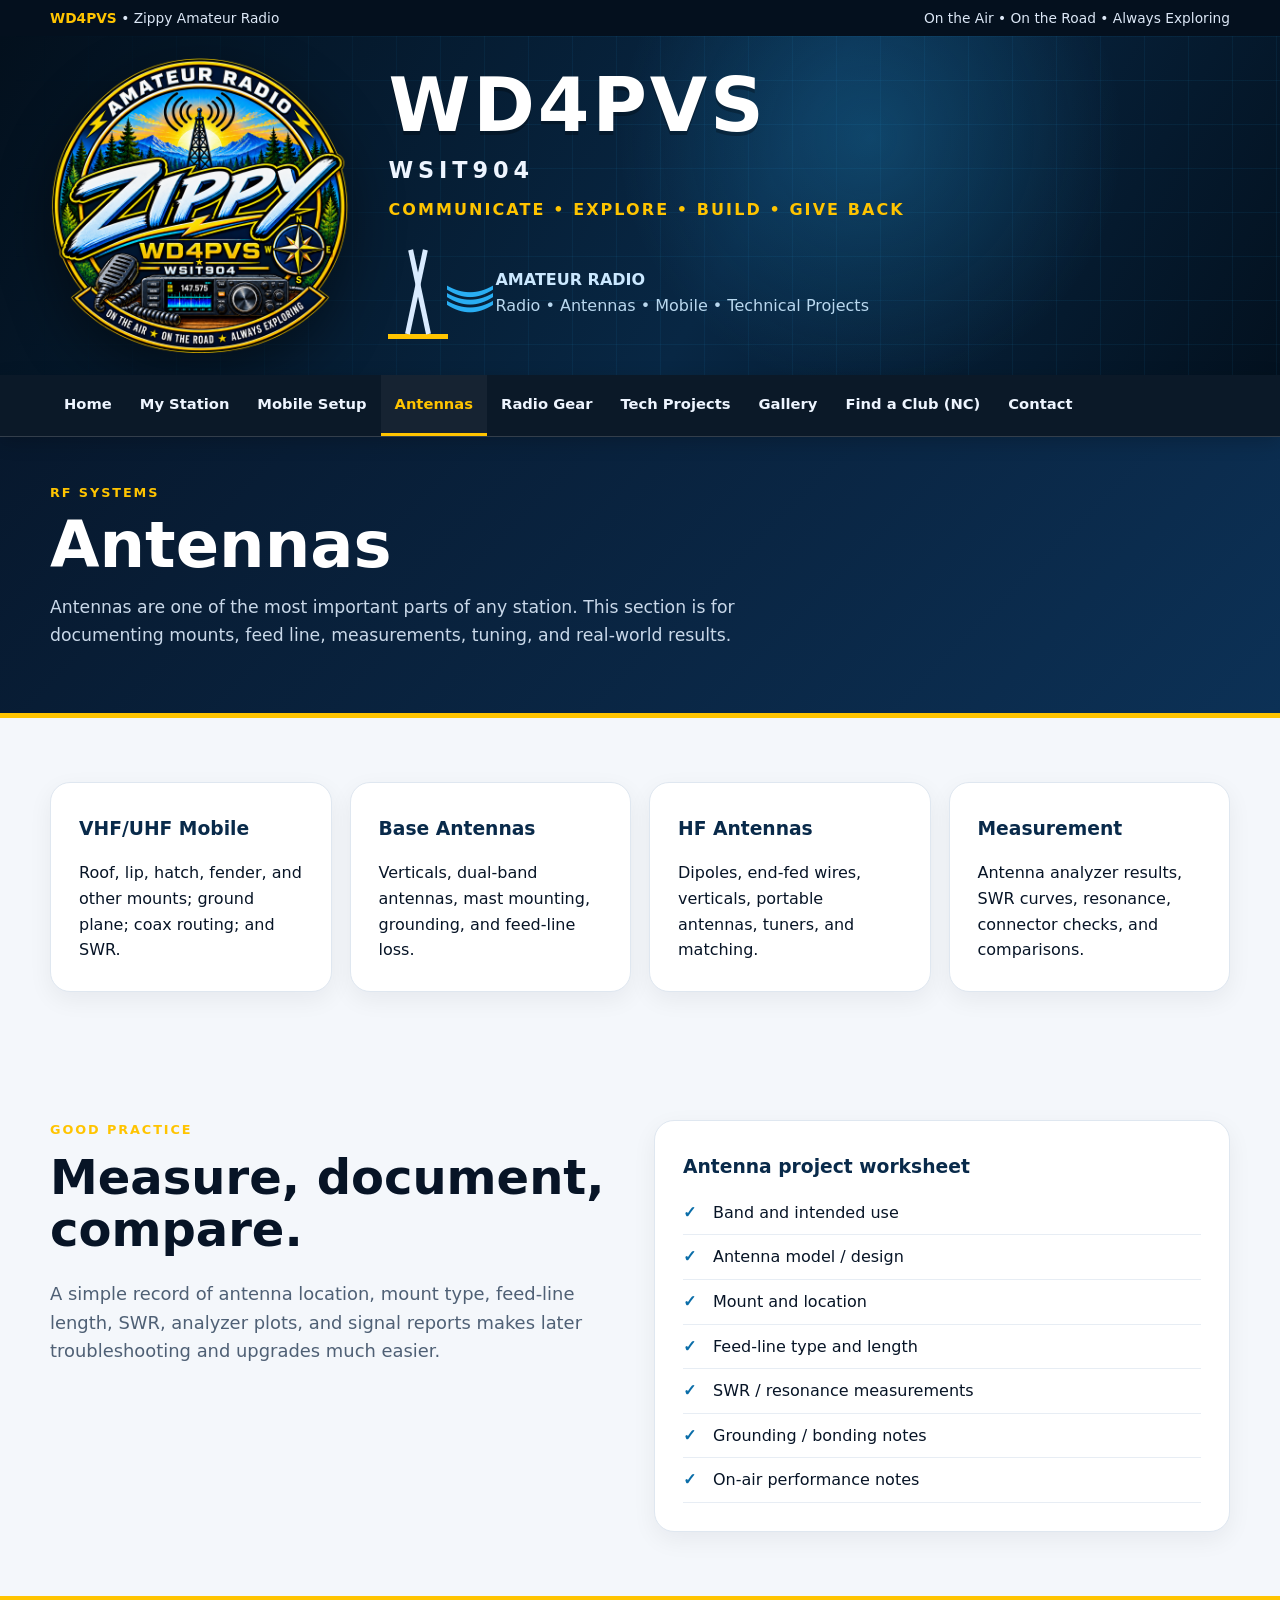
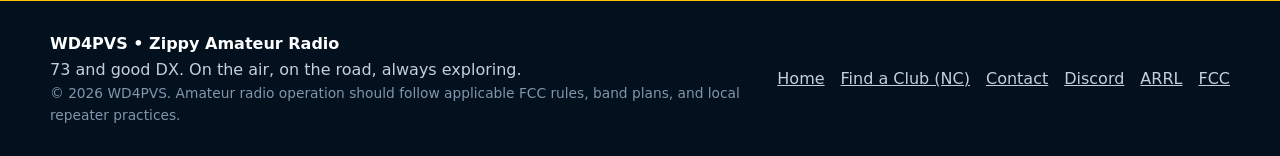
==== commit 8a9d9908: "Add NC amateur radio club finder and Discord links Add the North Carolina club finder and publish th" ====
--- a/antennas.html
+++ b/antennas.html
@@ -1,8 +1,9 @@
 <!doctype html>
-<html lang="en"><head><meta charset="utf-8"><meta name="viewport" content="width=device-width,initial-scale=1"><meta name="theme-color" content="#061426"><meta name="description" content="WD4PVS antenna projects, measurements, feed line and installation notes."><meta property="og:title" content="Antennas | WD4PVS"><meta property="og:description" content="WD4PVS antenna projects, measurements, feed line and installation notes."><meta property="og:image" content="og-image.png?v=3"><meta property="og:type" content="website"><title>Antennas | WD4PVS Zippy Amateur Radio</title><link rel="icon" href="favicon.png?v=3"><link rel="apple-touch-icon" href="apple-touch-icon.png?v=3"><link rel="stylesheet" href="styles.css"></head>
+<html lang="en"><head><meta charset="utf-8"><meta name="viewport" content="width=device-width,initial-scale=1"><meta name="theme-color" content="#061426"><meta name="description" content="WD4PVS antenna projects, measurements, feed line and installation notes."><meta property="og:title" content="Antennas | WD4PVS"><meta property="og:description" content="WD4PVS antenna projects, measurements, feed line and installation notes."><meta property="og:image" content="og-image.png?v=3"><meta property="og:type" content="website"><title>Antennas | WD4PVS Zippy Amateur Radio</title><link rel="icon" href="favicon.png?v=3"><link rel="apple-touch-icon" href="apple-touch-icon.png?v=3"><link rel="stylesheet" href="styles.css?v=20260906-banner2"></head>
 <body><a class="skip-link" href="#main">Skip to content</a>
 <div class="topbar"><div class="wrap"><span><strong>WD4PVS</strong> • Zippy Amateur Radio</span><span>On the Air • On the Road • Always Exploring</span></div></div>
 <header class="hero-header"><div class="wrap header-grid"><div class="logo-shell"><a href="index.html"><img src="zippy-logo-transparent.png" alt="Zippy Amateur Radio WD4PVS logo"></a></div><div class="brand-panel"><h1>WD4PVS</h1><div class="gmrs">WSIT904</div><div class="tagline">Communicate • Explore • Build • Give Back</div><div class="radio-art" aria-hidden="true"><div class="tower"></div><div class="waves">)))</div><div><strong>AMATEUR RADIO</strong><br><span style="color:#b9d8ef">Radio • Antennas • Mobile • Technical Projects</span></div></div></div></div></header>
-<header class="site-header"><div class="wrap nav-wrap"><a class="brand-mini" href="index.html">WD4PVS</a><button class="menu-button" aria-expanded="false" aria-controls="site-nav">Menu</button><nav id="site-nav" class="site-nav" aria-label="Primary navigation"><a href="index.html" class="">Home</a><a href="my-station.html" class="">My Station</a><a href="mobile-setup.html" class="">Mobile Setup</a><a href="antennas.html" class="active">Antennas</a><a href="radio-gear.html" class="">Radio Gear</a><a href="tech-projects.html" class="">Tech Projects</a><a href="gallery.html" class="">Gallery</a><a href="contact.html" class="">Contact</a></nav></div></header>
+<header class="site-header"><div class="wrap nav-wrap"><a class="brand-mini" href="index.html">WD4PVS</a><button class="menu-button" aria-expanded="false" aria-controls="site-nav">Menu</button><nav id="site-nav" class="site-nav" aria-label="Primary navigation"><a href="index.html" class="">Home</a><a href="my-station.html" class="">My Station</a><a href="mobile-setup.html" class="">Mobile Setup</a><a href="antennas.html" class="active">Antennas</a><a href="radio-gear.html" class="">Radio Gear</a><a href="tech-projects.html" class="">Tech Projects</a><a href="gallery.html" class="">Gallery</a><a href="clubs.html" class="">Find a Club (NC)</a><a href="contact.html" class="">Contact</a></nav></div></header>
 <main id="main"><section class="page-hero"><div class="wrap"><div class="eyebrow">RF Systems</div><h1>Antennas</h1><p>Antennas are one of the most important parts of any station. This section is for documenting mounts, feed line, measurements, tuning, and real-world results.</p></div></section><section class="section "><div class="wrap"><div class="grid-4"><div class="card"><h3>VHF/UHF Mobile</h3><p>Roof, lip, hatch, fender, and other mounts; ground plane; coax routing; and SWR.</p></div><div class="card"><h3>Base Antennas</h3><p>Verticals, dual-band antennas, mast mounting, grounding, and feed-line loss.</p></div><div class="card"><h3>HF Antennas</h3><p>Dipoles, end-fed wires, verticals, portable antennas, tuners, and matching.</p></div><div class="card"><h3>Measurement</h3><p>Antenna analyzer results, SWR curves, resonance, connector checks, and comparisons.</p></div></div></div></section><section class="section "><div class="wrap"><div class="grid-2"><div><div class="section-kicker">Good Practice</div><h2>Measure, document, compare.</h2><p class="lead">A simple record of antenna location, mount type, feed-line length, SWR, analyzer plots, and signal reports makes later troubleshooting and upgrades much easier.</p></div><div class="card"><h3>Antenna project worksheet</h3><ul class="checklist"><li>Band and intended use</li><li>Antenna model / design</li><li>Mount and location</li><li>Feed-line type and length</li><li>SWR / resonance measurements</li><li>Grounding / bonding notes</li><li>On-air performance notes</li></ul></div></div></div></section></main>
-<footer class="site-footer"><div class="wrap footer-grid"><div><div class="footer-title">WD4PVS • Zippy Amateur Radio</div><div>73 and good DX. On the air, on the road, always exploring.</div><div class="small">© <span data-year></span> WD4PVS. Amateur radio operation should follow applicable FCC rules, band plans, and local repeater practices.</div></div><div class="footer-links"><a href="index.html">Home</a><a href="contact.html">Contact</a><a href="https://www.arrl.org/" target="_blank" rel="noopener">ARRL</a><a href="https://www.fcc.gov/wireless/bureau-divisions/mobility-division/amateur-radio-service" target="_blank" rel="noopener">FCC</a></div></div></footer><script src="script.js"></script></body></html>+<footer class="site-footer"><div class="wrap footer-grid"><div><div class="footer-title">WD4PVS • Zippy Amateur Radio</div><div>73 and good DX. On the air, on the road, always exploring.</div><div class="small">© <span data-year></span> WD4PVS. Amateur radio operation should follow applicable FCC rules, band plans, and local repeater practices.</div></div><div class="footer-links"><a href="index.html">Home</a><a href="clubs.html" class="">Find a Club (NC)</a><a href="contact.html">Contact</a><a href="https://discord.gg/5emMs8Geja" target="_blank" rel="noopener">Discord</a><a href="https://www.arrl.org/" target="_blank" rel="noopener">ARRL</a><a href="https://www.fcc.gov/wireless/bureau-divisions/mobility-division/amateur-radio-service" target="_blank" rel="noopener">FCC</a></div></div></footer><script src="script.js"></script></body></html>
+
--- a/styles.css
+++ b/styles.css
@@ -88,3 +88,6 @@
  .banner-skywarn img{height:88px}
 }
 .banner-military .banner-usaf{order:2;flex-shrink:1}.banner-military{flex-wrap:nowrap}
+
+/* Preserve each badge's natural aspect ratio in all banner layouts. */
+.logo-shell img,.banner-club-logos img{object-fit:contain}.banner-rowan img,.banner-cabarrus img,.banner-ve img,.banner-usaf img,.banner-navy{height:auto;aspect-ratio:auto}.banner-military img{display:block;max-width:100%}
